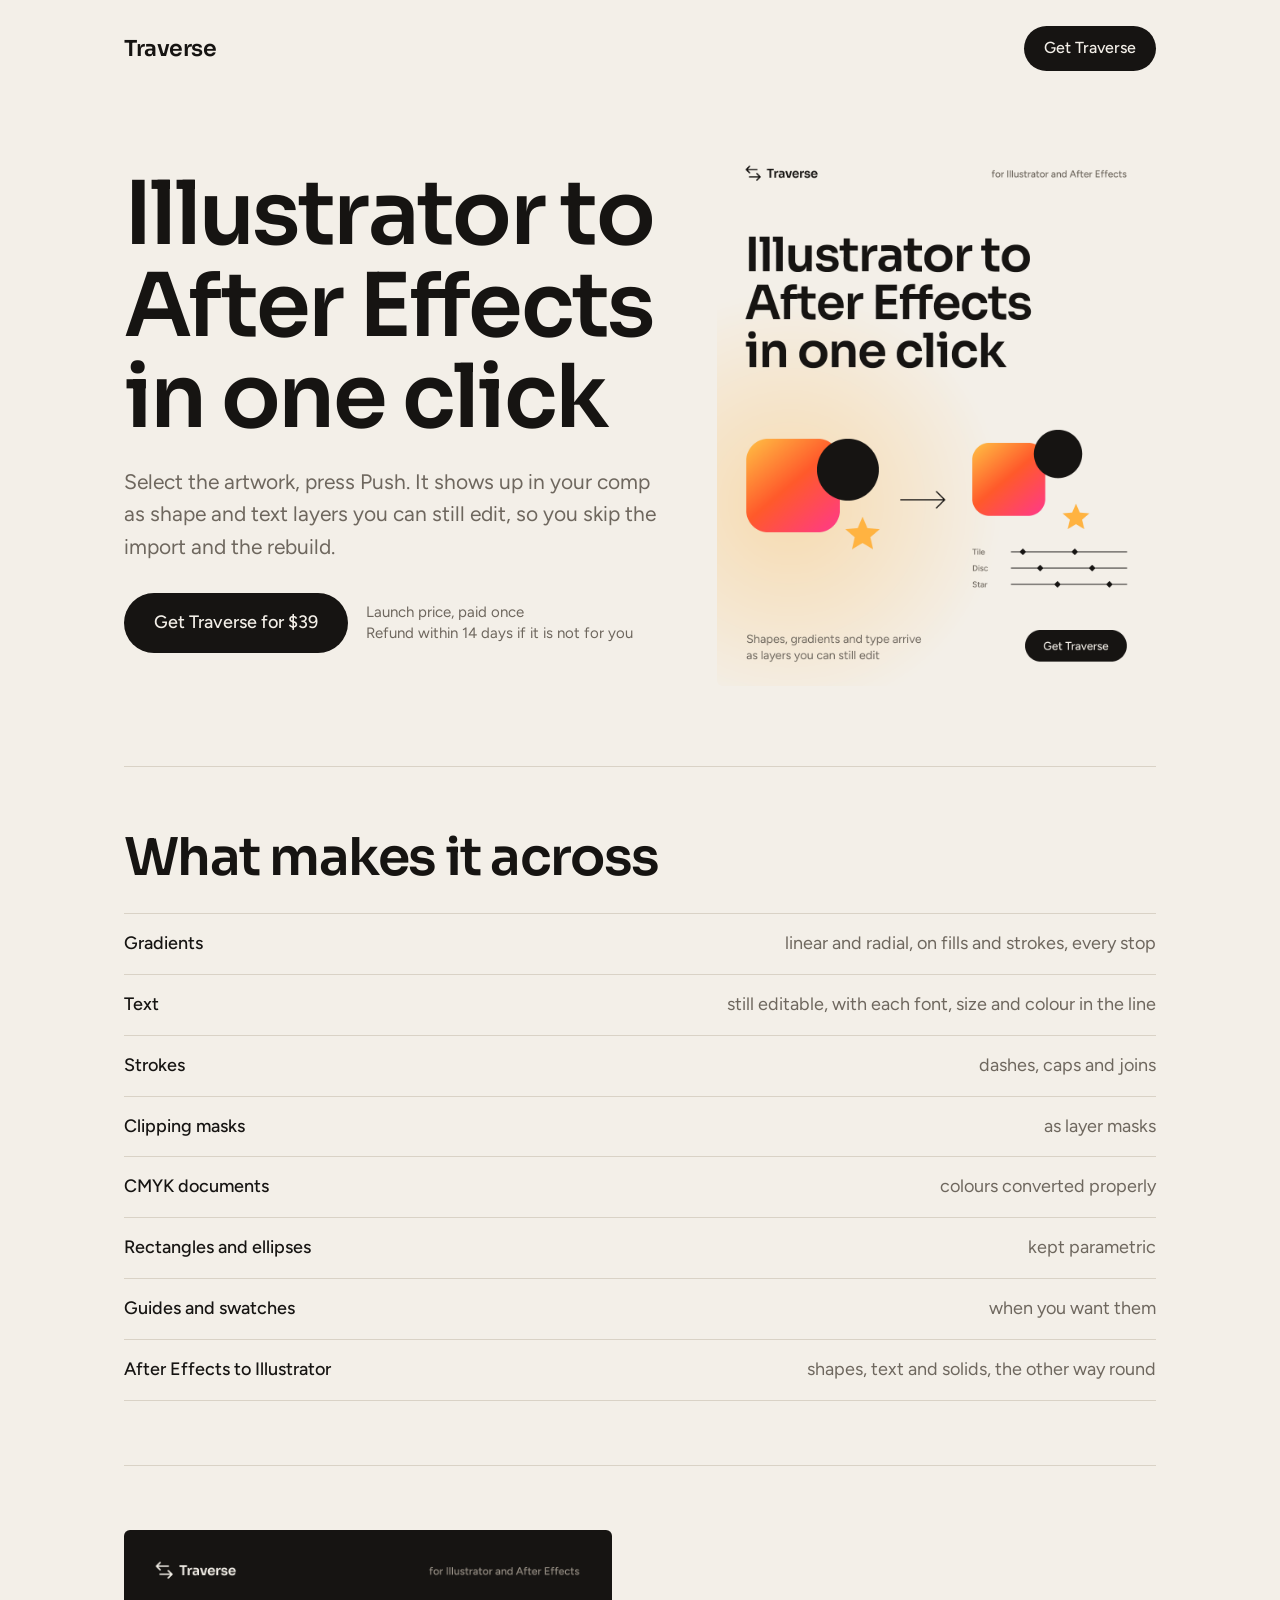
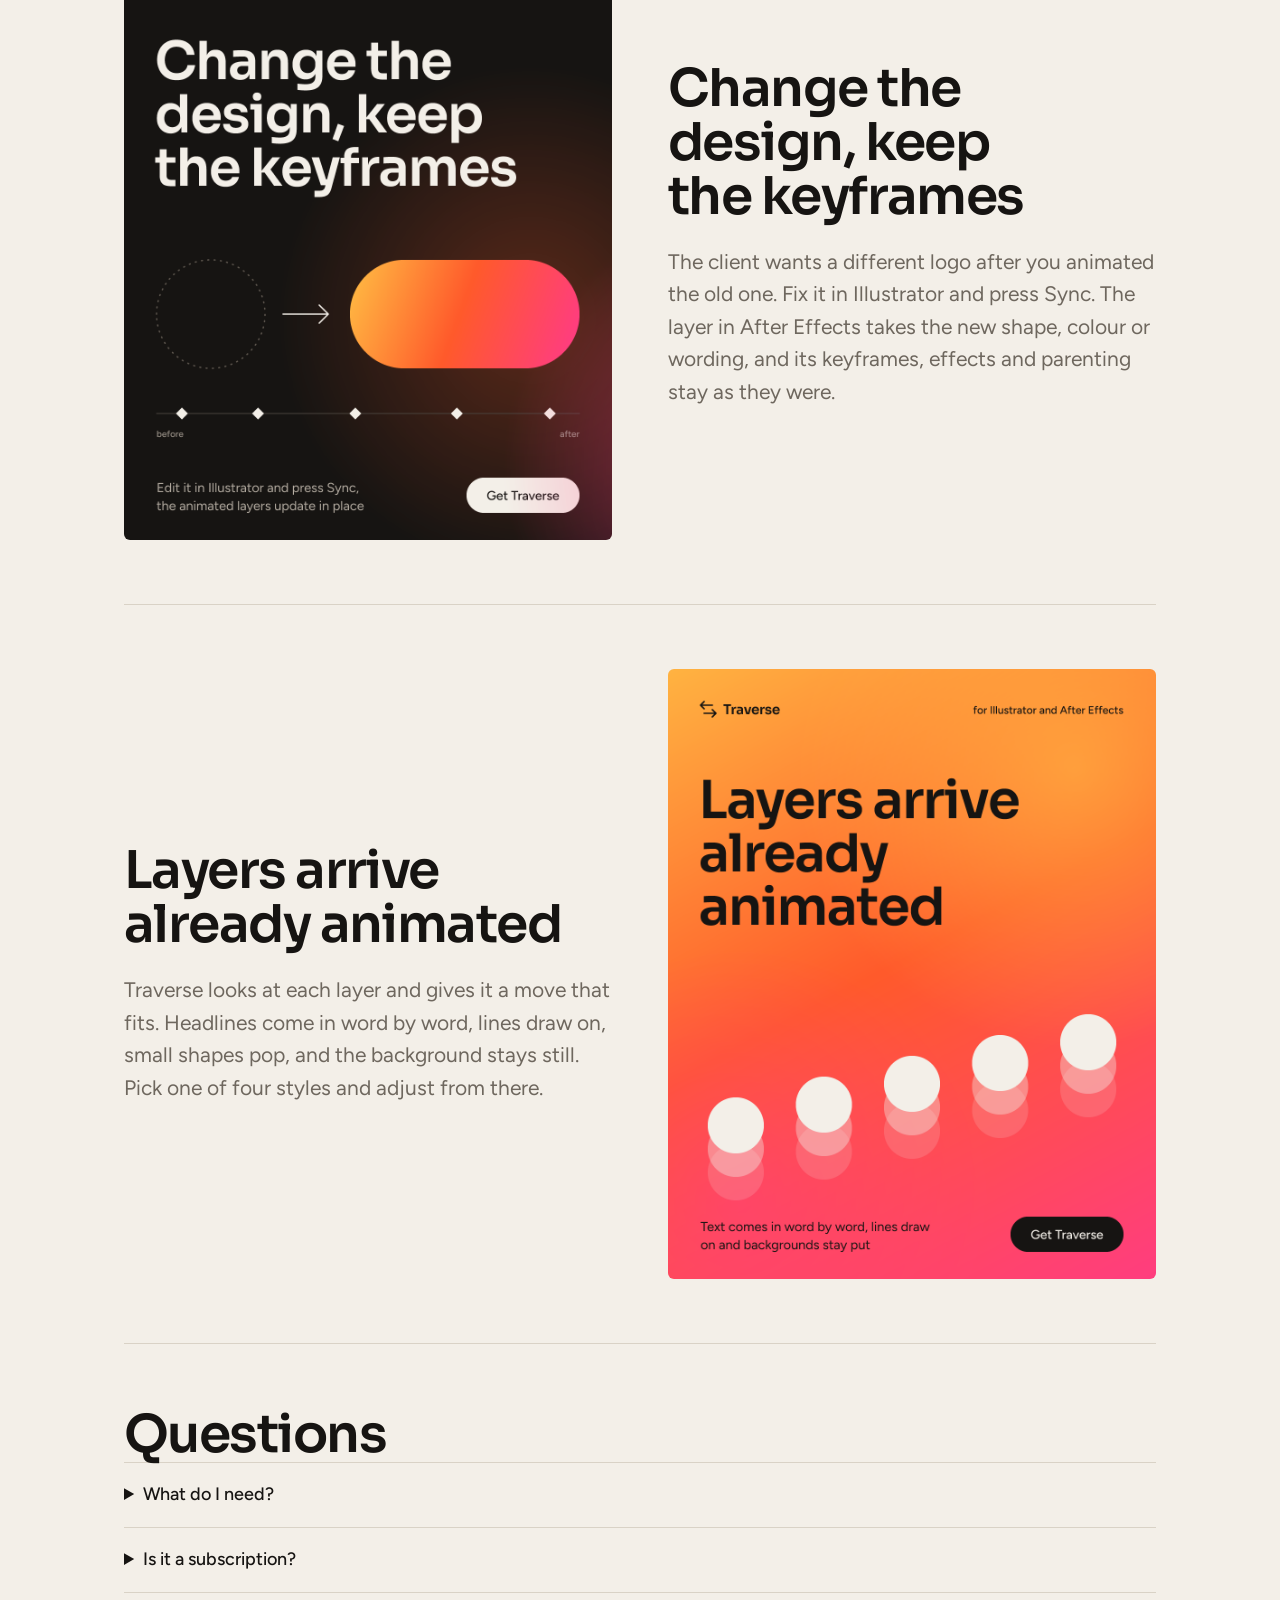
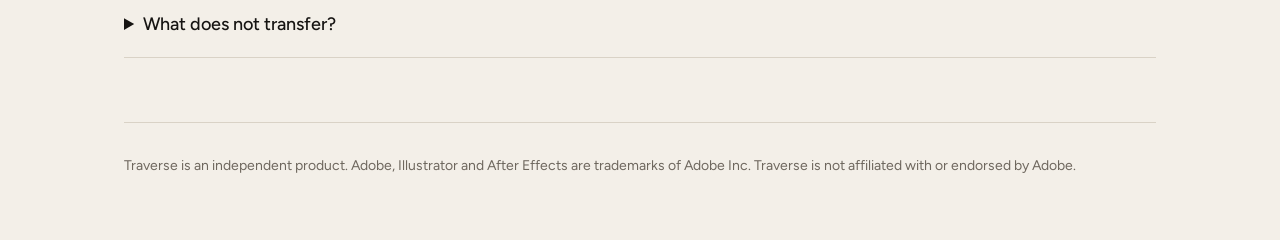
==== index.html @ d1c75f06 "Traverse 1.1.0" ====
<!DOCTYPE html>
<html lang="en">
<head>
<meta charset="utf-8">
<meta name="viewport" content="width=device-width, initial-scale=1">
<title>Traverse for Illustrator and After Effects</title>
<meta name="description" content="Send Illustrator artwork to After Effects as layers you can still edit. Gradients, mixed-style text, strokes and masks included.">
<meta property="og:title" content="Traverse for Illustrator and After Effects">
<meta property="og:description" content="Illustrator to After Effects in one click, as layers you can still edit.">
<meta property="og:image" content="img/traverse_D_what_makes_it_across_1x1.png">
<link rel="preconnect" href="https://fonts.googleapis.com">
<link href="https://fonts.googleapis.com/css2?family=Figtree:wght@400;500;600&family=Sora:wght@600&display=swap" rel="stylesheet">
<!-- META PIXEL: paste the base code from Events Manager here -->
<style>
/* Layout: one column of text on warm paper, artwork set beside it; the only colour is the orange-to-pink object. */
:root{--paper:#f3efe8;--ink:#161412;--mute:#6e675e;--rule:#d9d2c6;--hot:#ff5a2b;--display:"Sora",system-ui,sans-serif;--body:"Figtree",system-ui,sans-serif}
*{box-sizing:border-box}
html{color-scheme:light}
body{margin:0;background:var(--paper);color:var(--ink);font:18px/1.55 var(--body);-webkit-font-smoothing:antialiased}
a{color:inherit}
.wrap{max-width:1080px;margin:0 auto;padding:0 24px}
header{display:flex;justify-content:space-between;align-items:center;padding:26px 0}
.brand{font:600 22px var(--display);letter-spacing:-.02em}
.btn{display:inline-block;padding:16px 30px;border-radius:999px;background:var(--ink);color:var(--paper);font-weight:500;text-decoration:none}
.btn:hover{background:#2c2824}
.btn:focus-visible{outline:2px solid var(--hot);outline-offset:3px}
.btn.small{padding:10px 20px;font-size:16px}
h1,h2{font-family:var(--display);font-weight:600;letter-spacing:-.03em;line-height:1.04;margin:0;text-wrap:balance}
h1{font-size:clamp(44px,7vw,88px)}
h2{font-size:clamp(30px,4.2vw,52px)}
.hero{display:grid;grid-template-columns:1.1fr .9fr;gap:56px;align-items:center;padding:40px 0 80px}
.lead{color:var(--mute);font-size:21px;max-width:30em;margin:22px 0 0}
.buy{margin-top:30px;display:flex;align-items:center;gap:18px;flex-wrap:wrap}
.buy small{color:var(--mute);font-size:15px;line-height:1.4}
img{max-width:100%;display:block;border-radius:6px}
section{padding:64px 0;border-top:1px solid var(--rule)}
.two{display:grid;grid-template-columns:1fr 1fr;gap:56px;align-items:center}
dl{margin:28px 0 0}
dl div{display:flex;justify-content:space-between;gap:24px;padding:16px 0;border-top:1px solid var(--rule)}
dl div:last-child{border-bottom:1px solid var(--rule)}
dt{font-weight:500}
dd{margin:0;color:var(--mute);text-align:right}
.faq details{padding:18px 0;border-top:1px solid var(--rule)}
.faq details:last-child{border-bottom:1px solid var(--rule)}
.faq summary{cursor:pointer;font-weight:500}
.faq p{color:var(--mute);margin:10px 0 0;max-width:42em}
footer{padding:32px 0 64px;color:var(--mute);font-size:14px;border-top:1px solid var(--rule)}
@media(max-width:820px){.hero,.two{grid-template-columns:1fr;gap:32px}dl div{flex-direction:column;gap:2px}dd{text-align:left}}
</style>
</head>
<body>
<div class="wrap">
<header>
  <div class="brand">Traverse</div>
  <a class="btn small" href="https://traverseplugin.gumroad.com/l/traverse">Get Traverse</a>
</header>

<div class="hero">
  <div>
    <h1>Illustrator to After Effects in one click</h1>
    <p class="lead">Select the artwork, press Push. It shows up in your comp as shape and text layers you can still edit, so you skip the import and the rebuild.</p>
    <div class="buy"><a class="btn" href="https://traverseplugin.gumroad.com/l/traverse">Get Traverse for $39</a><small>Launch price, paid once<br>Refund within 14 days if it is not for you</small></div>
  </div>
  <img src="img/traverse_A_one_click_4x5.png" alt="Artwork from an Illustrator artboard shown as separate After Effects layers">
</div>

<section>
  <h2>What makes it across</h2>
  <dl>
    <div><dt>Gradients</dt><dd>linear and radial, on fills and strokes, every stop</dd></div>
    <div><dt>Text</dt><dd>still editable, with each font, size and colour in the line</dd></div>
    <div><dt>Strokes</dt><dd>dashes, caps and joins</dd></div>
    <div><dt>Clipping masks</dt><dd>as layer masks</dd></div>
    <div><dt>CMYK documents</dt><dd>colours converted properly</dd></div>
    <div><dt>Rectangles and ellipses</dt><dd>kept parametric</dd></div>
    <div><dt>Guides and swatches</dt><dd>when you want them</dd></div>
    <div><dt>After Effects to Illustrator</dt><dd>shapes, text and solids, the other way round</dd></div>
  </dl>
</section>

<section>
  <div class="two">
    <img src="img/traverse_B_keep_keyframes_4x5.png" alt="A shape changes while its keyframes stay where they were">
    <div>
      <h2>Change the design, keep the keyframes</h2>
      <p class="lead">The client wants a different logo after you animated the old one. Fix it in Illustrator and press Sync. The layer in After Effects takes the new shape, colour or wording, and its keyframes, effects and parenting stay as they were.</p>
    </div>
  </div>
</section>

<section>
  <div class="two">
    <div>
      <h2>Layers arrive already animated</h2>
      <p class="lead">Traverse looks at each layer and gives it a move that fits. Headlines come in word by word, lines draw on, small shapes pop, and the background stays still. Pick one of four styles and adjust from there.</p>
    </div>
    <img src="img/traverse_C_arrive_animated_4x5.png" alt="Five discs arriving one after another">
  </div>
</section>

<section class="faq">
  <h2>Questions</h2>
  <details><summary>What do I need?</summary><p>Illustrator and After Effects 2026 on macOS. Gradients need After Effects 2026, and mixed text styles need 24.3 or newer. Windows is being tested.</p></details>
  <details><summary>Is it a subscription?</summary><p>No. You pay once and keep it, with a year of updates.</p></details>
  <details><summary>What does not transfer?</summary><p>Freeform gradients, meshes, patterns and live effects arrive as an image in the right place. Going from After Effects to Illustrator you get the current frame as vectors, without effects or animation.</p></details>
</section>

<footer>Traverse is an independent product. Adobe, Illustrator and After Effects are trademarks of Adobe Inc. Traverse is not affiliated with or endorsed by Adobe.</footer>
</div>
</body>
</html>
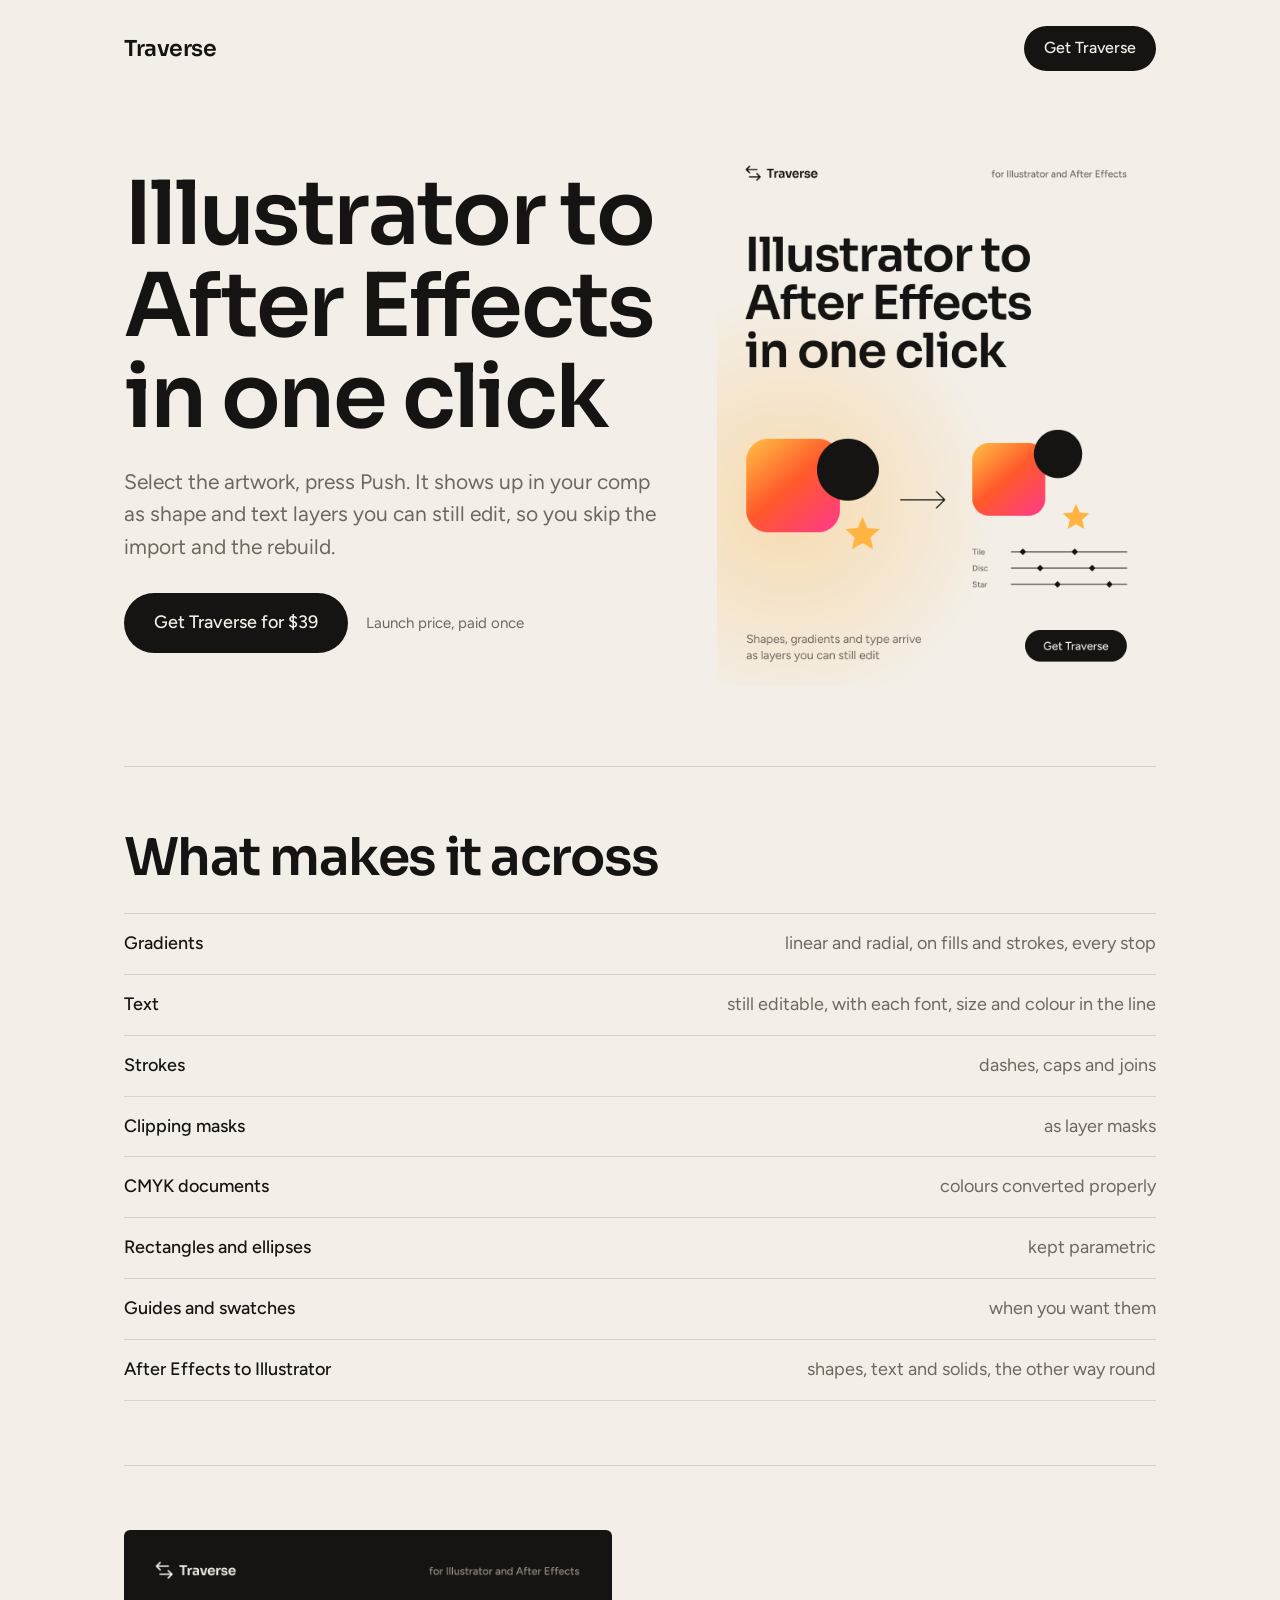
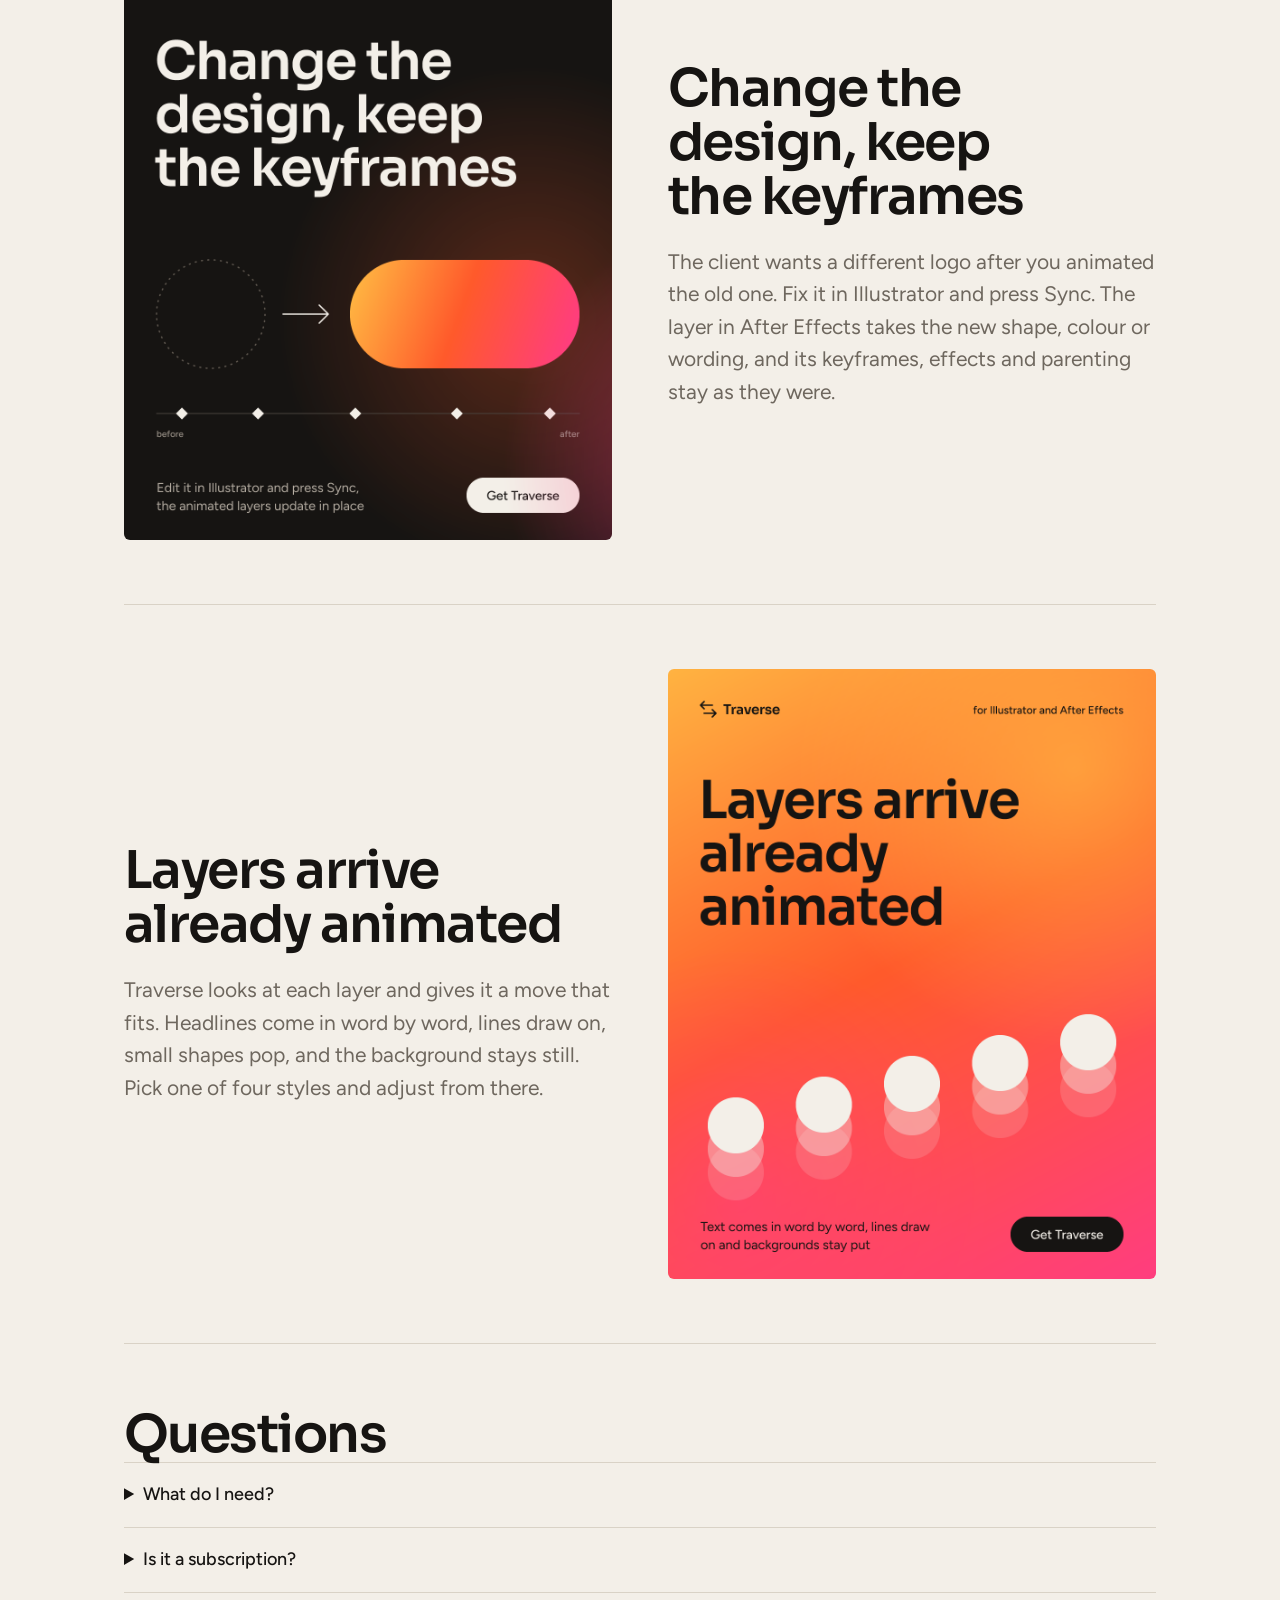
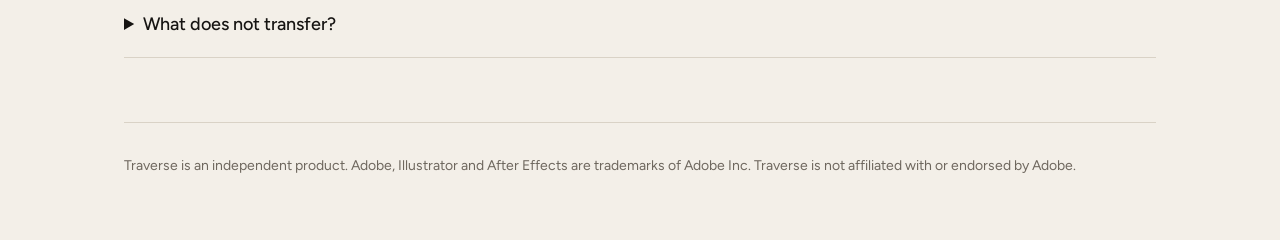
==== commit 0f241d66: "Traverse 1.1.0" ====
--- a/index.html
+++ b/index.html
@@ -59,7 +59,7 @@
   <div>
     <h1>Illustrator to After Effects in one click</h1>
     <p class="lead">Select the artwork, press Push. It shows up in your comp as shape and text layers you can still edit, so you skip the import and the rebuild.</p>
-    <div class="buy"><a class="btn" href="https://traverseplugin.gumroad.com/l/traverse">Get Traverse for $39</a><small>Launch price, paid once<br>Refund within 14 days if it is not for you</small></div>
+    <div class="buy"><a class="btn" href="https://traverseplugin.gumroad.com/l/traverse">Get Traverse for $39</a><small>Launch price, paid once</small></div>
   </div>
   <img src="img/traverse_A_one_click_4x5.png" alt="Artwork from an Illustrator artboard shown as separate After Effects layers">
 </div>
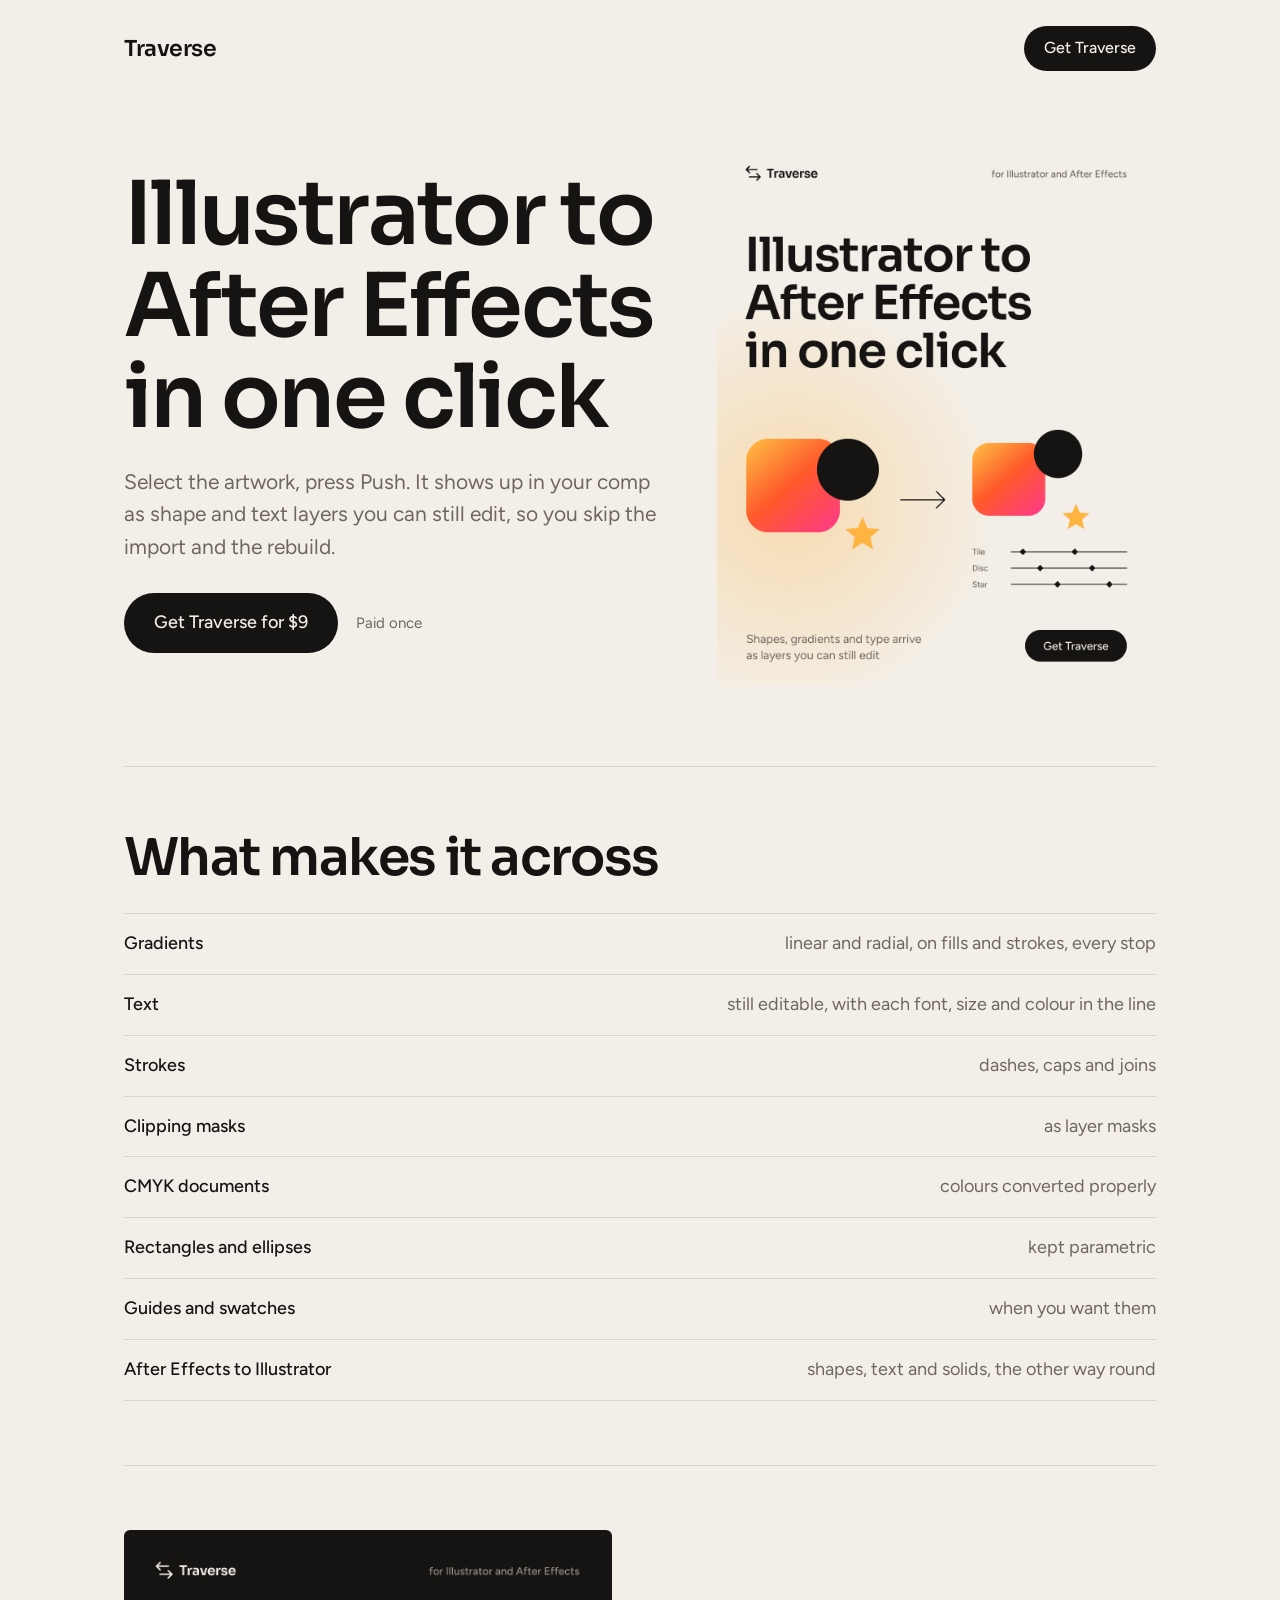
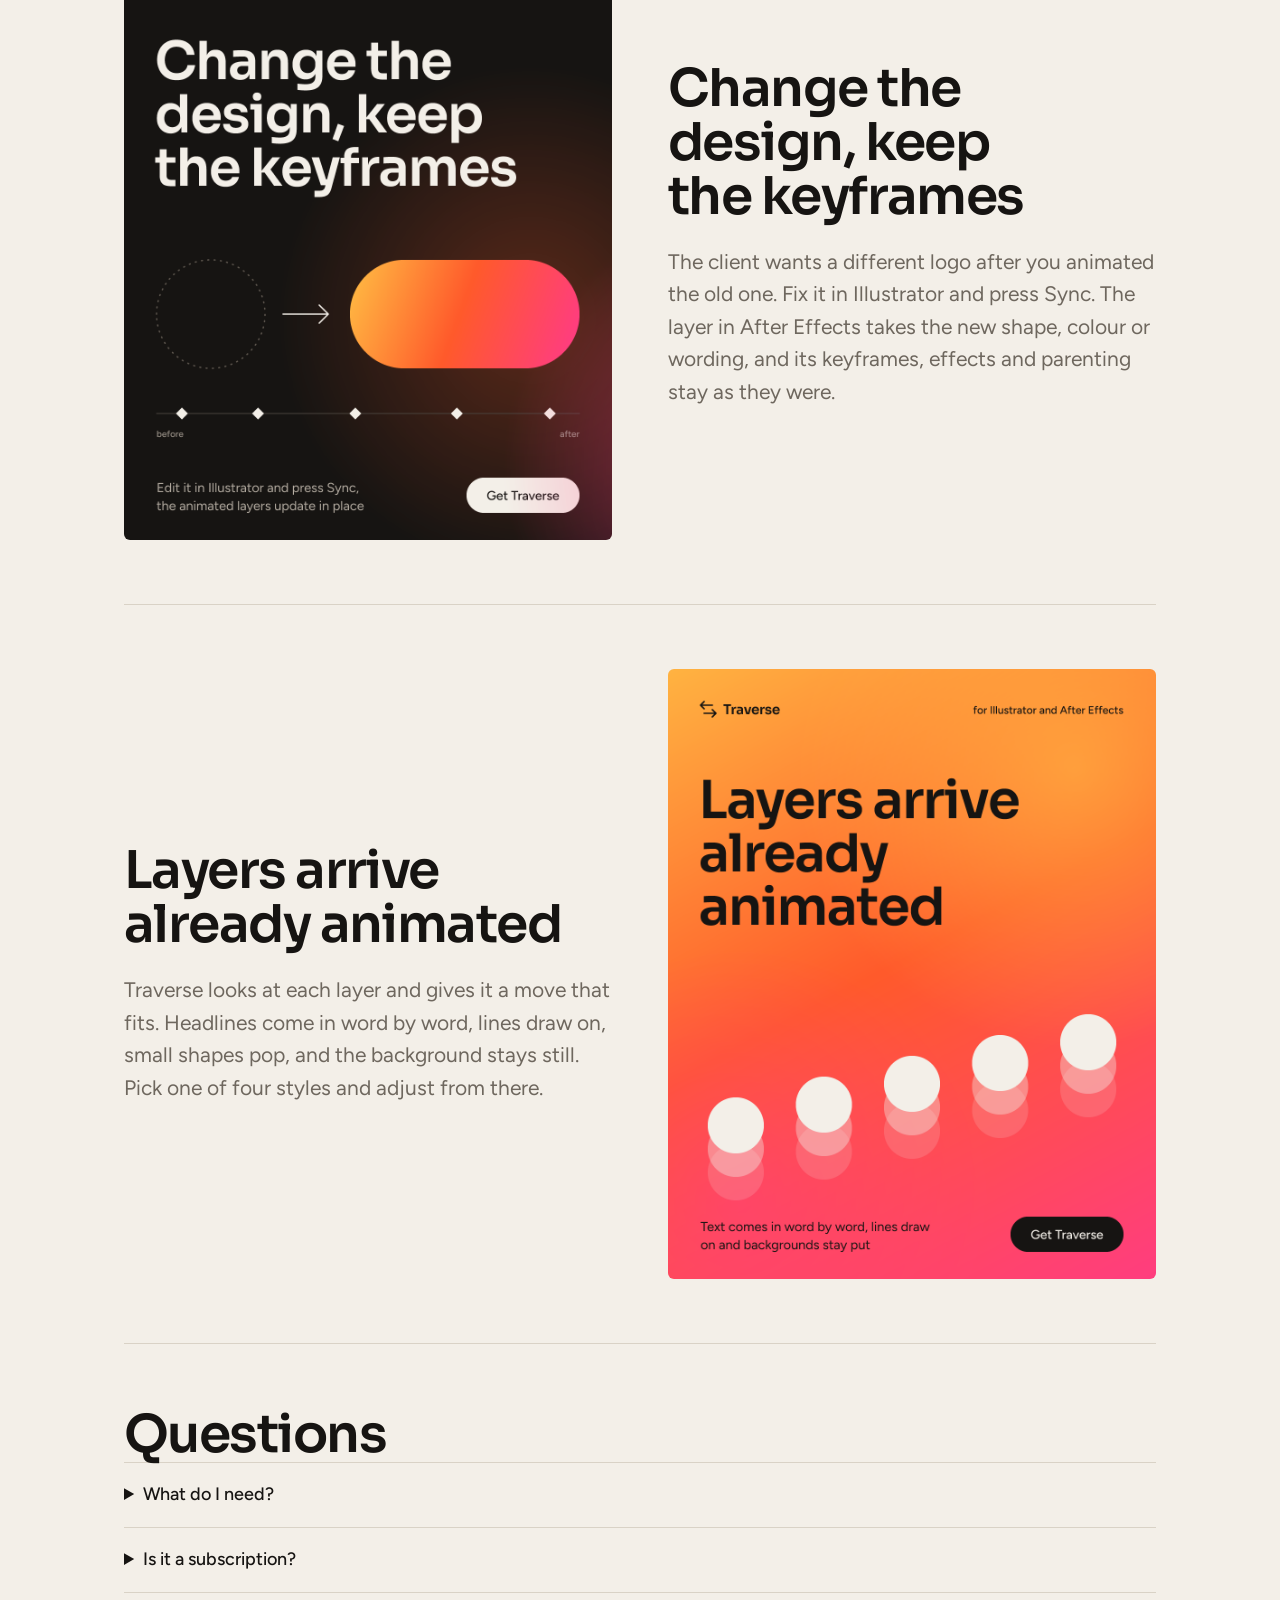
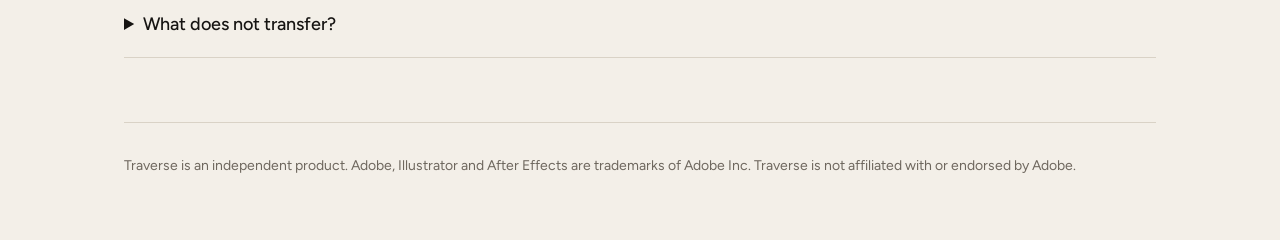
==== commit 4128f7ab: "Traverse 1.1.0" ====
--- a/index.html
+++ b/index.html
@@ -59,7 +59,7 @@
   <div>
     <h1>Illustrator to After Effects in one click</h1>
     <p class="lead">Select the artwork, press Push. It shows up in your comp as shape and text layers you can still edit, so you skip the import and the rebuild.</p>
-    <div class="buy"><a class="btn" href="https://traverseplugin.gumroad.com/l/traverse">Get Traverse for $39</a><small>Launch price, paid once</small></div>
+    <div class="buy"><a class="btn" href="https://traverseplugin.gumroad.com/l/traverse">Get Traverse for $9</a><small>Paid once</small></div>
   </div>
   <img src="img/traverse_A_one_click_4x5.png" alt="Artwork from an Illustrator artboard shown as separate After Effects layers">
 </div>
@@ -101,7 +101,7 @@
 <section class="faq">
   <h2>Questions</h2>
   <details><summary>What do I need?</summary><p>Illustrator and After Effects 2026 on macOS. Gradients need After Effects 2026, and mixed text styles need 24.3 or newer. Windows is being tested.</p></details>
-  <details><summary>Is it a subscription?</summary><p>No. You pay once and keep it, with a year of updates.</p></details>
+  <details><summary>Is it a subscription?</summary><p>No. You pay once and keep it.</p></details>
   <details><summary>What does not transfer?</summary><p>Freeform gradients, meshes, patterns and live effects arrive as an image in the right place. Going from After Effects to Illustrator you get the current frame as vectors, without effects or animation.</p></details>
 </section>
 
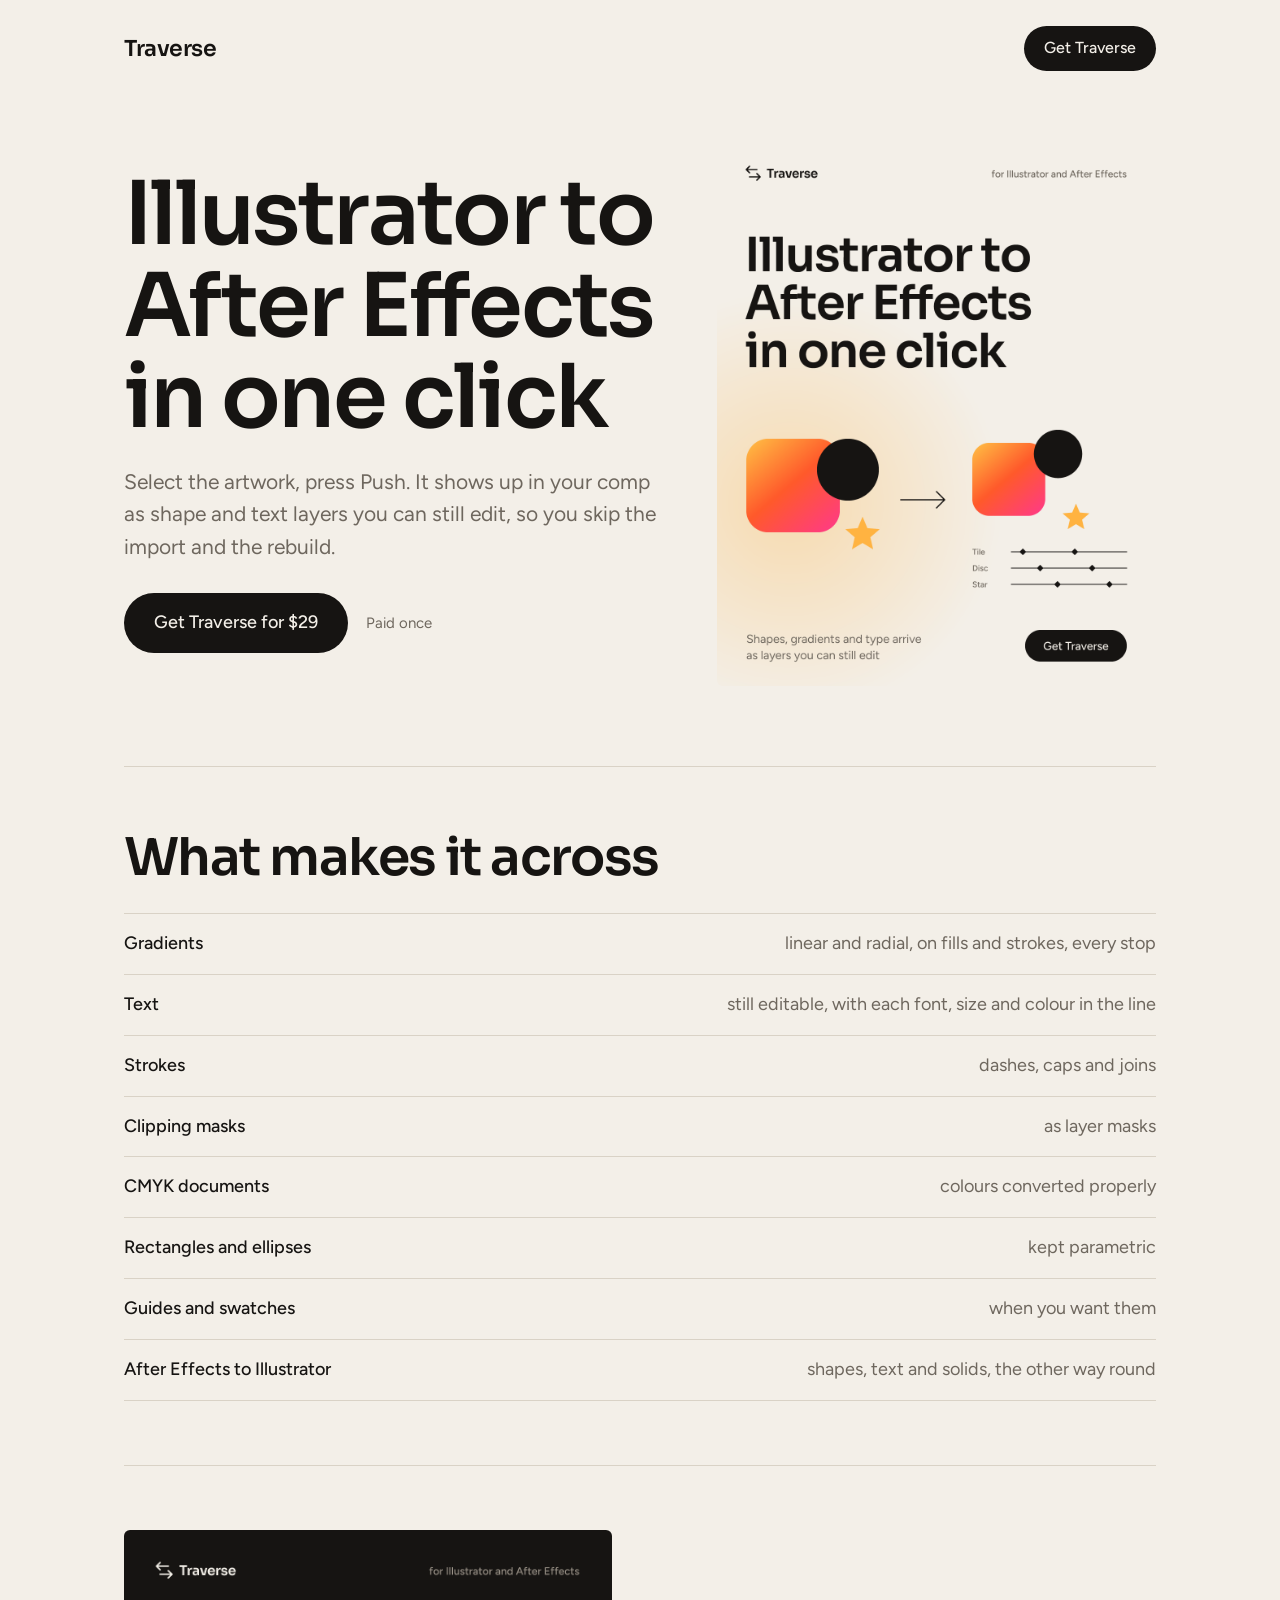
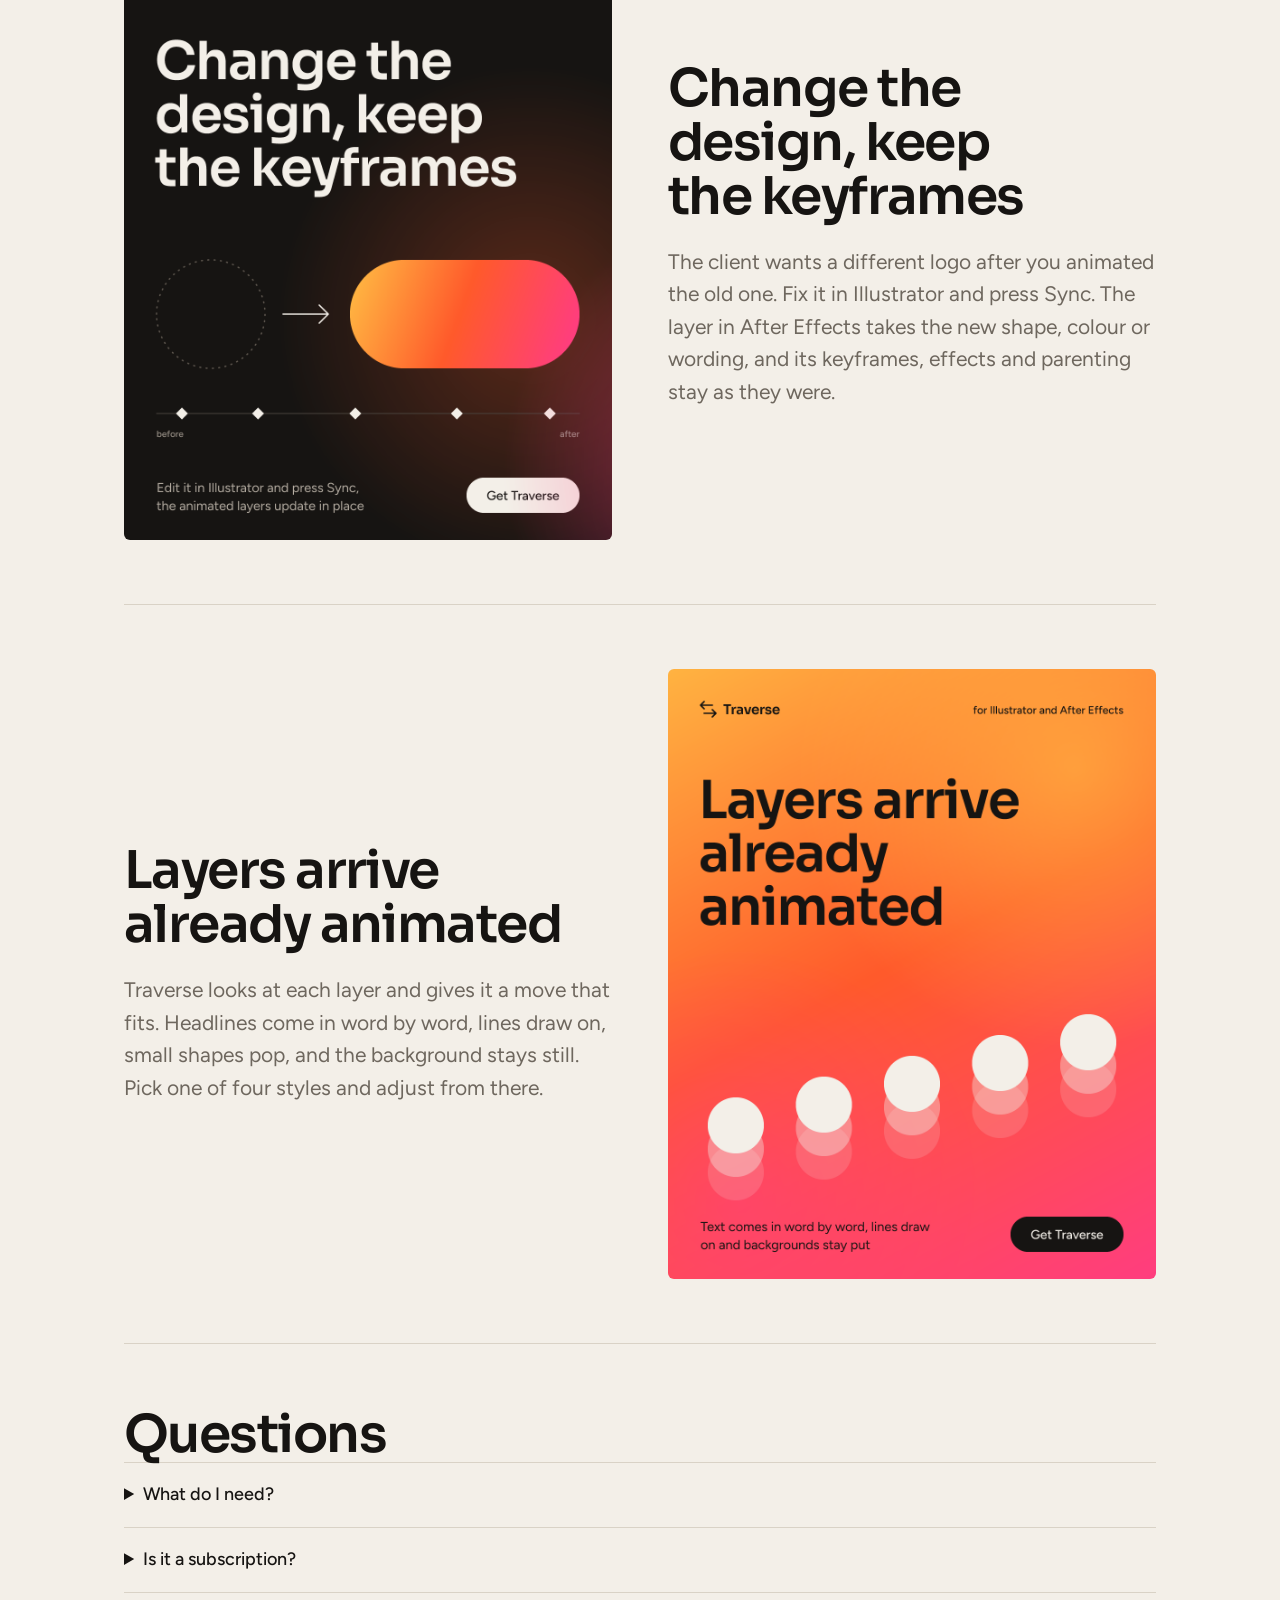
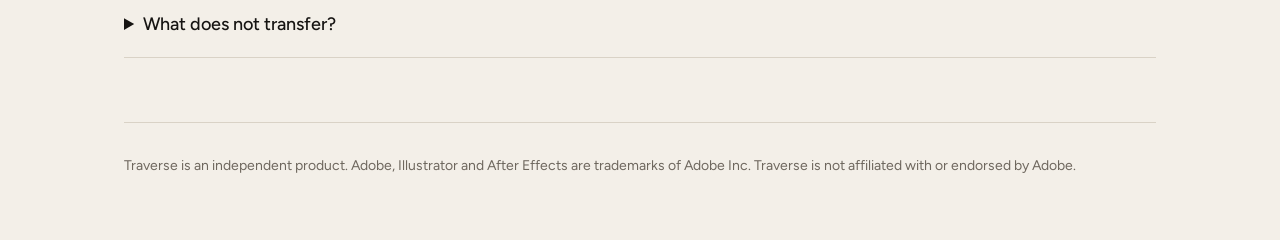
==== commit 4cca3fb7: "Traverse 1.1.0" ====
--- a/index.html
+++ b/index.html
@@ -59,7 +59,7 @@
   <div>
     <h1>Illustrator to After Effects in one click</h1>
     <p class="lead">Select the artwork, press Push. It shows up in your comp as shape and text layers you can still edit, so you skip the import and the rebuild.</p>
-    <div class="buy"><a class="btn" href="https://traverseplugin.gumroad.com/l/traverse">Get Traverse for $9</a><small>Paid once</small></div>
+    <div class="buy"><a class="btn" href="https://traverseplugin.gumroad.com/l/traverse">Get Traverse for $29</a><small>Paid once</small></div>
   </div>
   <img src="img/traverse_A_one_click_4x5.png" alt="Artwork from an Illustrator artboard shown as separate After Effects layers">
 </div>
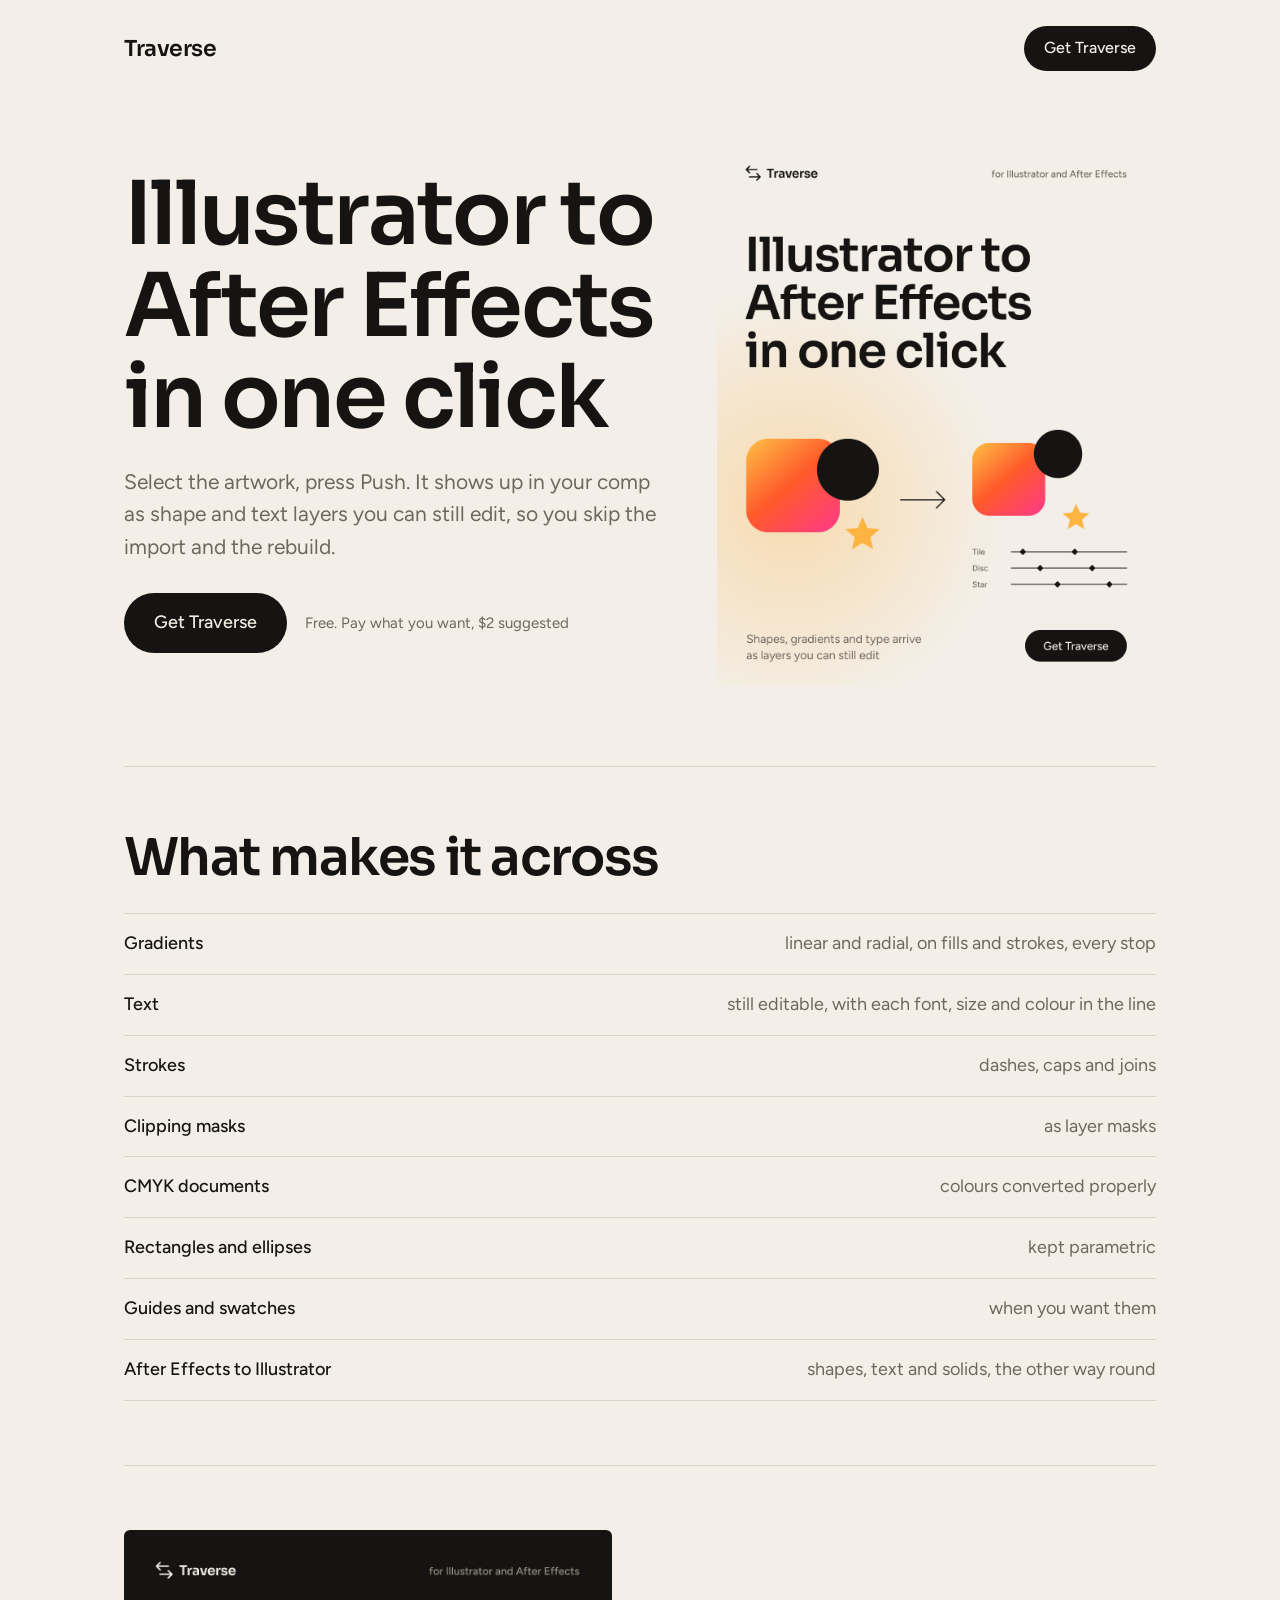
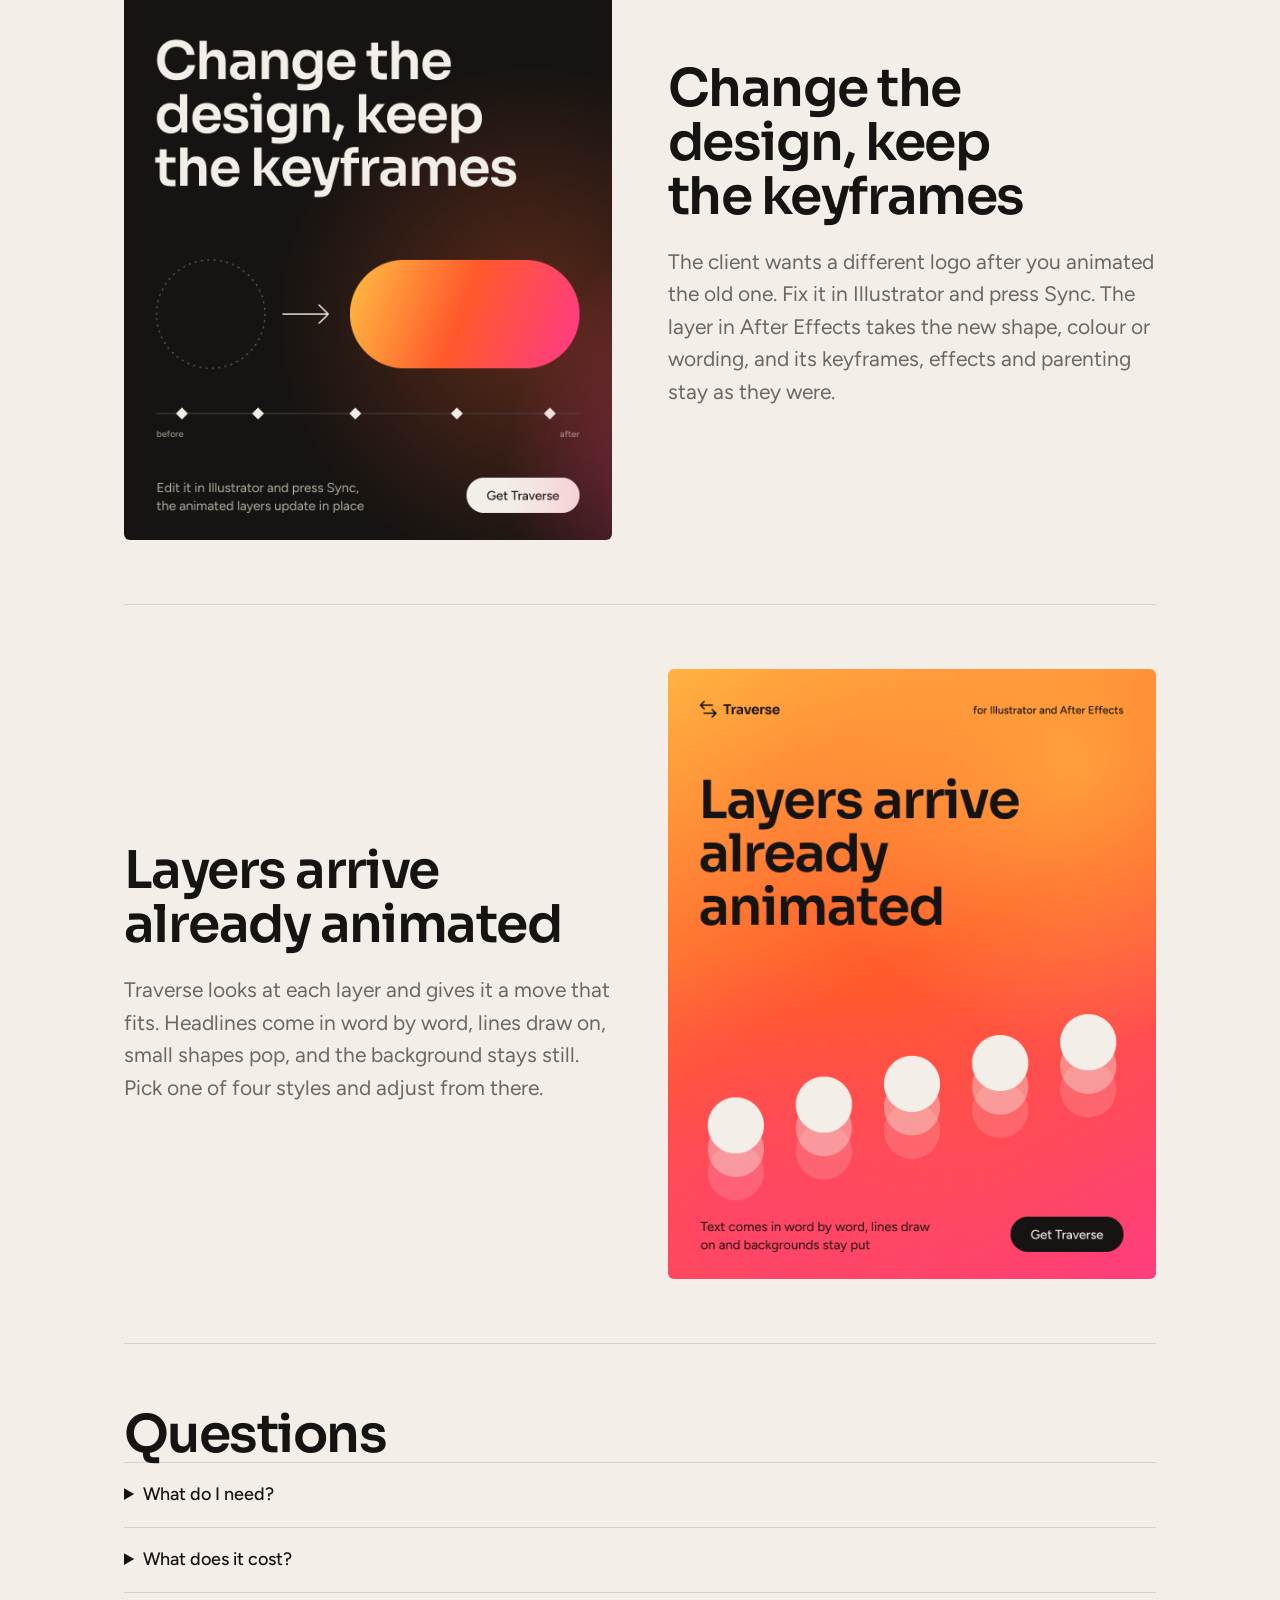
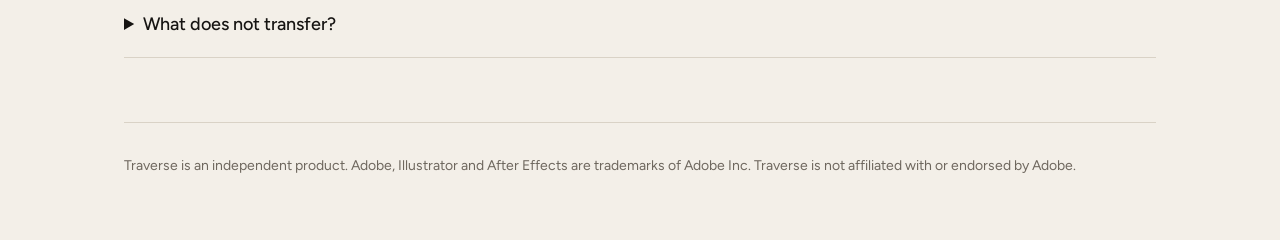
==== commit ecd79968: "Traverse 1.1.0" ====
--- a/index.html
+++ b/index.html
@@ -59,7 +59,7 @@
   <div>
     <h1>Illustrator to After Effects in one click</h1>
     <p class="lead">Select the artwork, press Push. It shows up in your comp as shape and text layers you can still edit, so you skip the import and the rebuild.</p>
-    <div class="buy"><a class="btn" href="https://traverseplugin.gumroad.com/l/traverse">Get Traverse for $29</a><small>Paid once</small></div>
+    <div class="buy"><a class="btn" href="https://traverseplugin.gumroad.com/l/traverse">Get Traverse</a><small>Free. Pay what you want, $2 suggested</small></div>
   </div>
   <img src="img/traverse_A_one_click_4x5.png" alt="Artwork from an Illustrator artboard shown as separate After Effects layers">
 </div>
@@ -101,7 +101,7 @@
 <section class="faq">
   <h2>Questions</h2>
   <details><summary>What do I need?</summary><p>Illustrator and After Effects 2026 on macOS. Gradients need After Effects 2026, and mixed text styles need 24.3 or newer. Windows is being tested.</p></details>
-  <details><summary>Is it a subscription?</summary><p>No. You pay once and keep it.</p></details>
+  <details><summary>What does it cost?</summary><p>Nothing, unless you want to pay. The suggested amount is $2 and you can enter 0.</p></details>
   <details><summary>What does not transfer?</summary><p>Freeform gradients, meshes, patterns and live effects arrive as an image in the right place. Going from After Effects to Illustrator you get the current frame as vectors, without effects or animation.</p></details>
 </section>
 
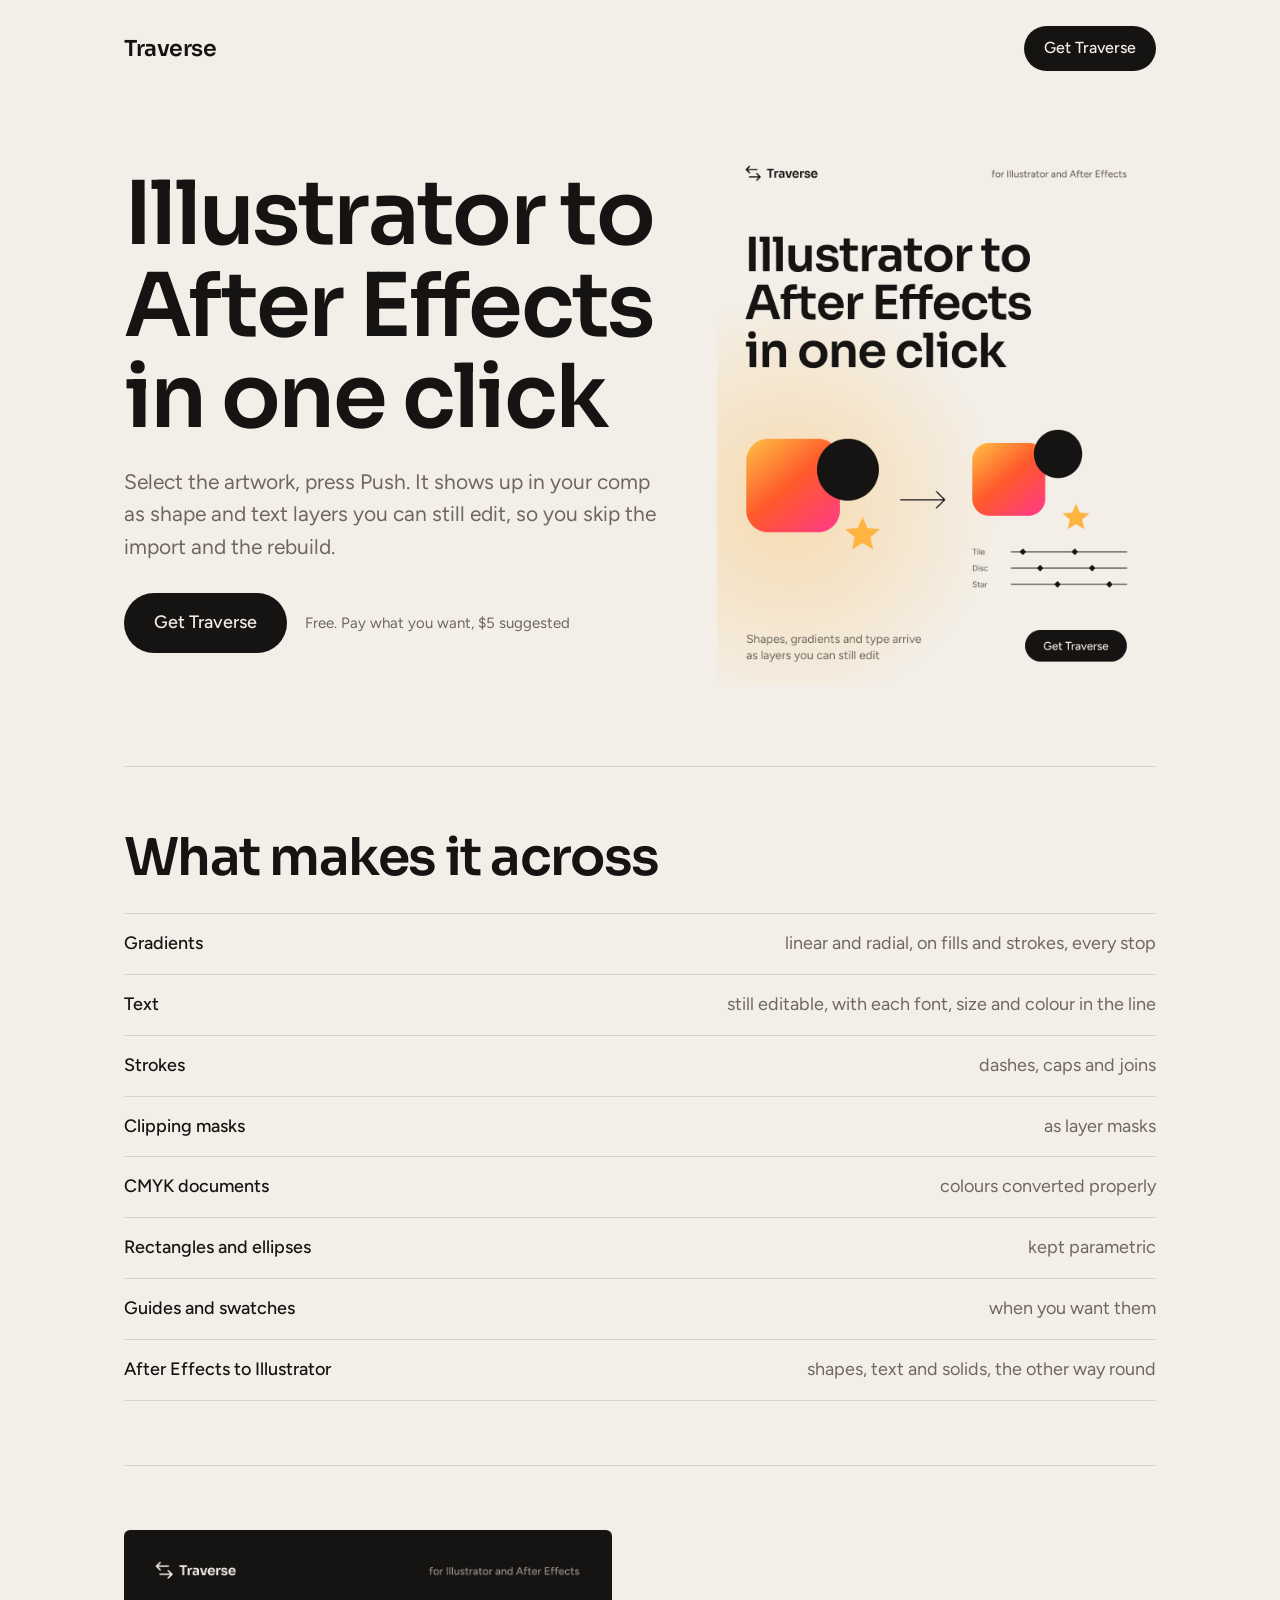
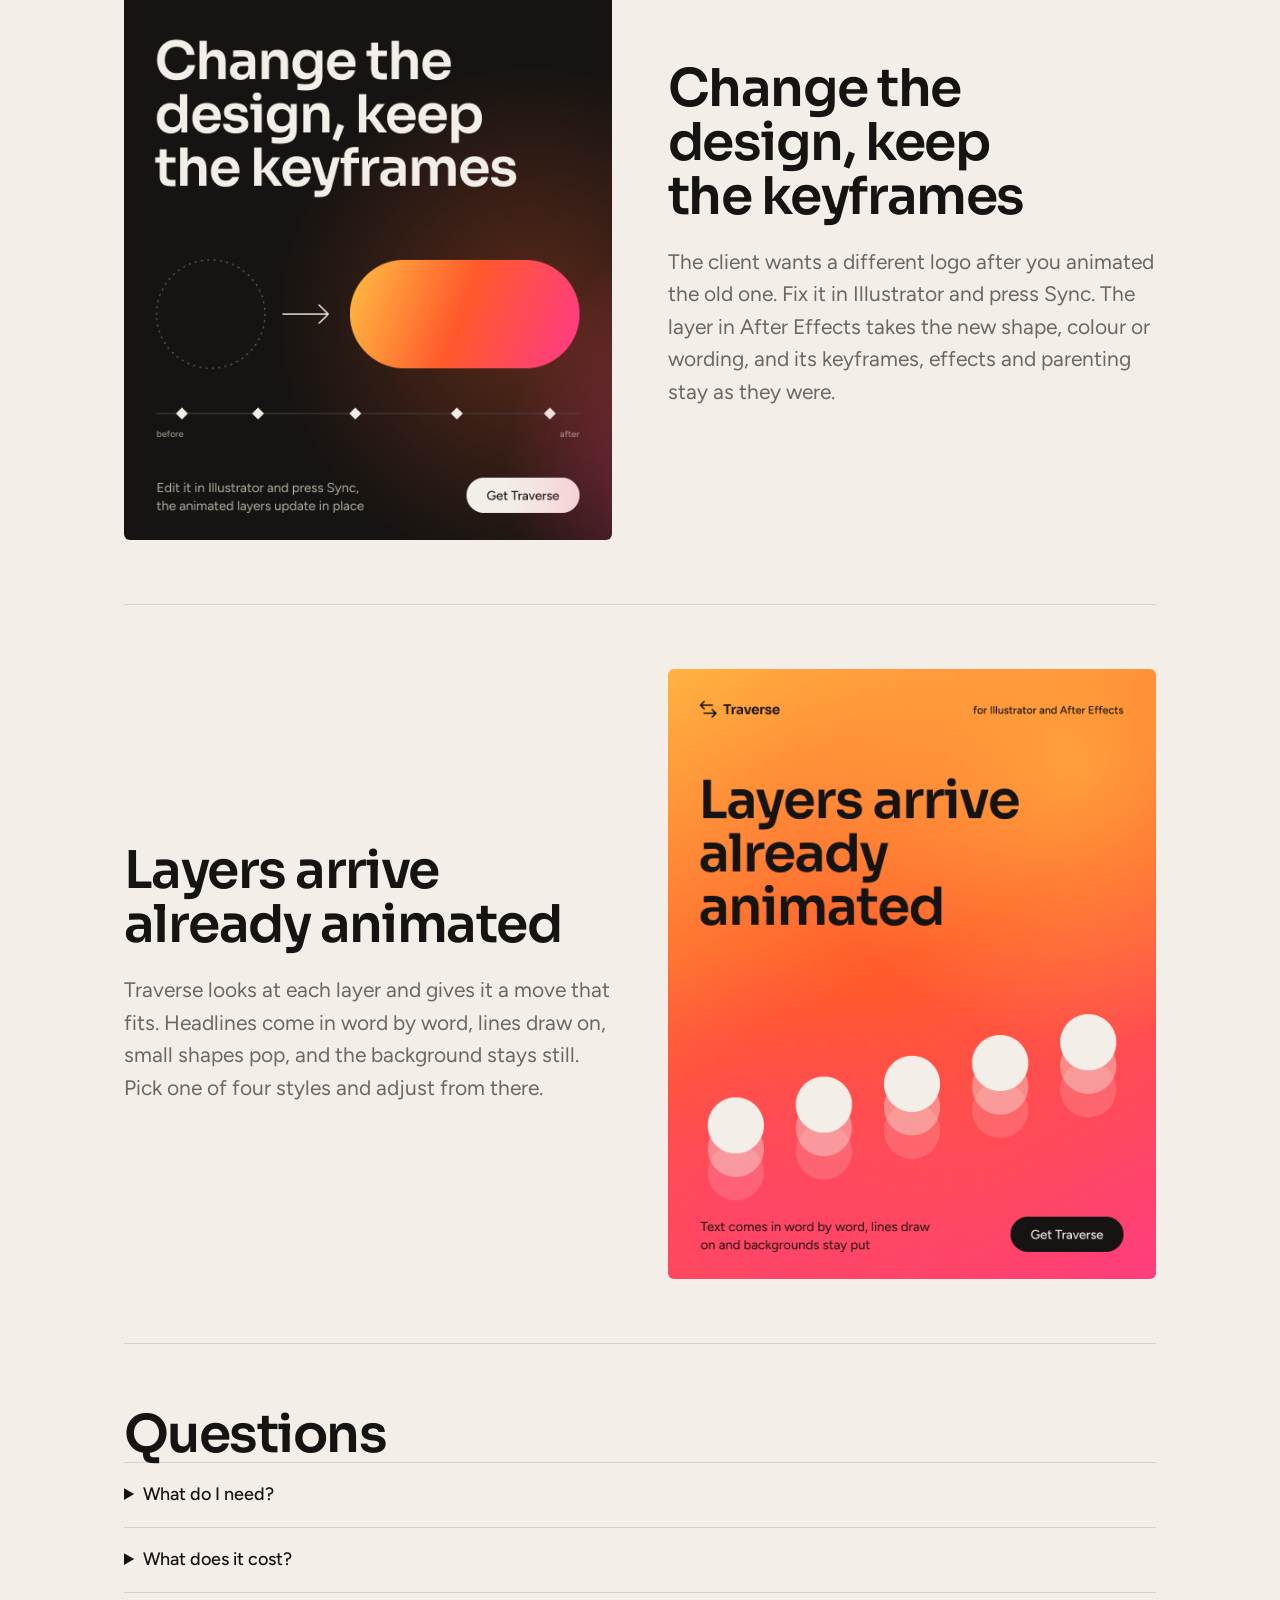
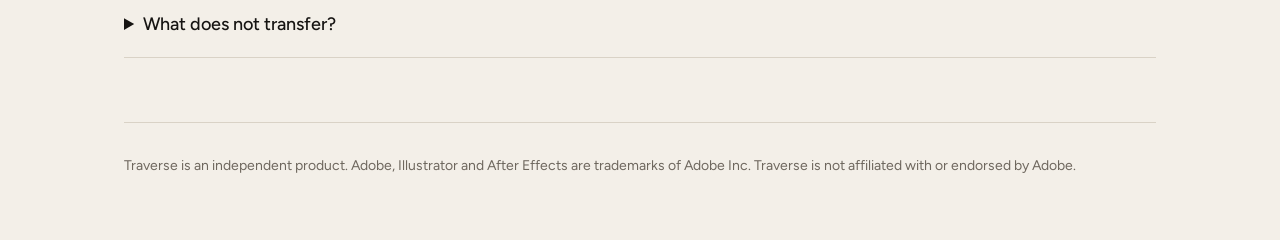
==== commit 70c22b4f: "Traverse 1.1.0" ====
--- a/index.html
+++ b/index.html
@@ -59,7 +59,7 @@
   <div>
     <h1>Illustrator to After Effects in one click</h1>
     <p class="lead">Select the artwork, press Push. It shows up in your comp as shape and text layers you can still edit, so you skip the import and the rebuild.</p>
-    <div class="buy"><a class="btn" href="https://traverseplugin.gumroad.com/l/traverse">Get Traverse</a><small>Free. Pay what you want, $2 suggested</small></div>
+    <div class="buy"><a class="btn" href="https://traverseplugin.gumroad.com/l/traverse">Get Traverse</a><small>Free. Pay what you want, $5 suggested</small></div>
   </div>
   <img src="img/traverse_A_one_click_4x5.png" alt="Artwork from an Illustrator artboard shown as separate After Effects layers">
 </div>
@@ -101,7 +101,7 @@
 <section class="faq">
   <h2>Questions</h2>
   <details><summary>What do I need?</summary><p>Illustrator and After Effects 2026 on macOS. Gradients need After Effects 2026, and mixed text styles need 24.3 or newer. Windows is being tested.</p></details>
-  <details><summary>What does it cost?</summary><p>Nothing, unless you want to pay. The suggested amount is $2 and you can enter 0.</p></details>
+  <details><summary>What does it cost?</summary><p>Nothing, unless you want to pay. The suggested amount is $5 and you can enter 0.</p></details>
   <details><summary>What does not transfer?</summary><p>Freeform gradients, meshes, patterns and live effects arrive as an image in the right place. Going from After Effects to Illustrator you get the current frame as vectors, without effects or animation.</p></details>
 </section>
 
